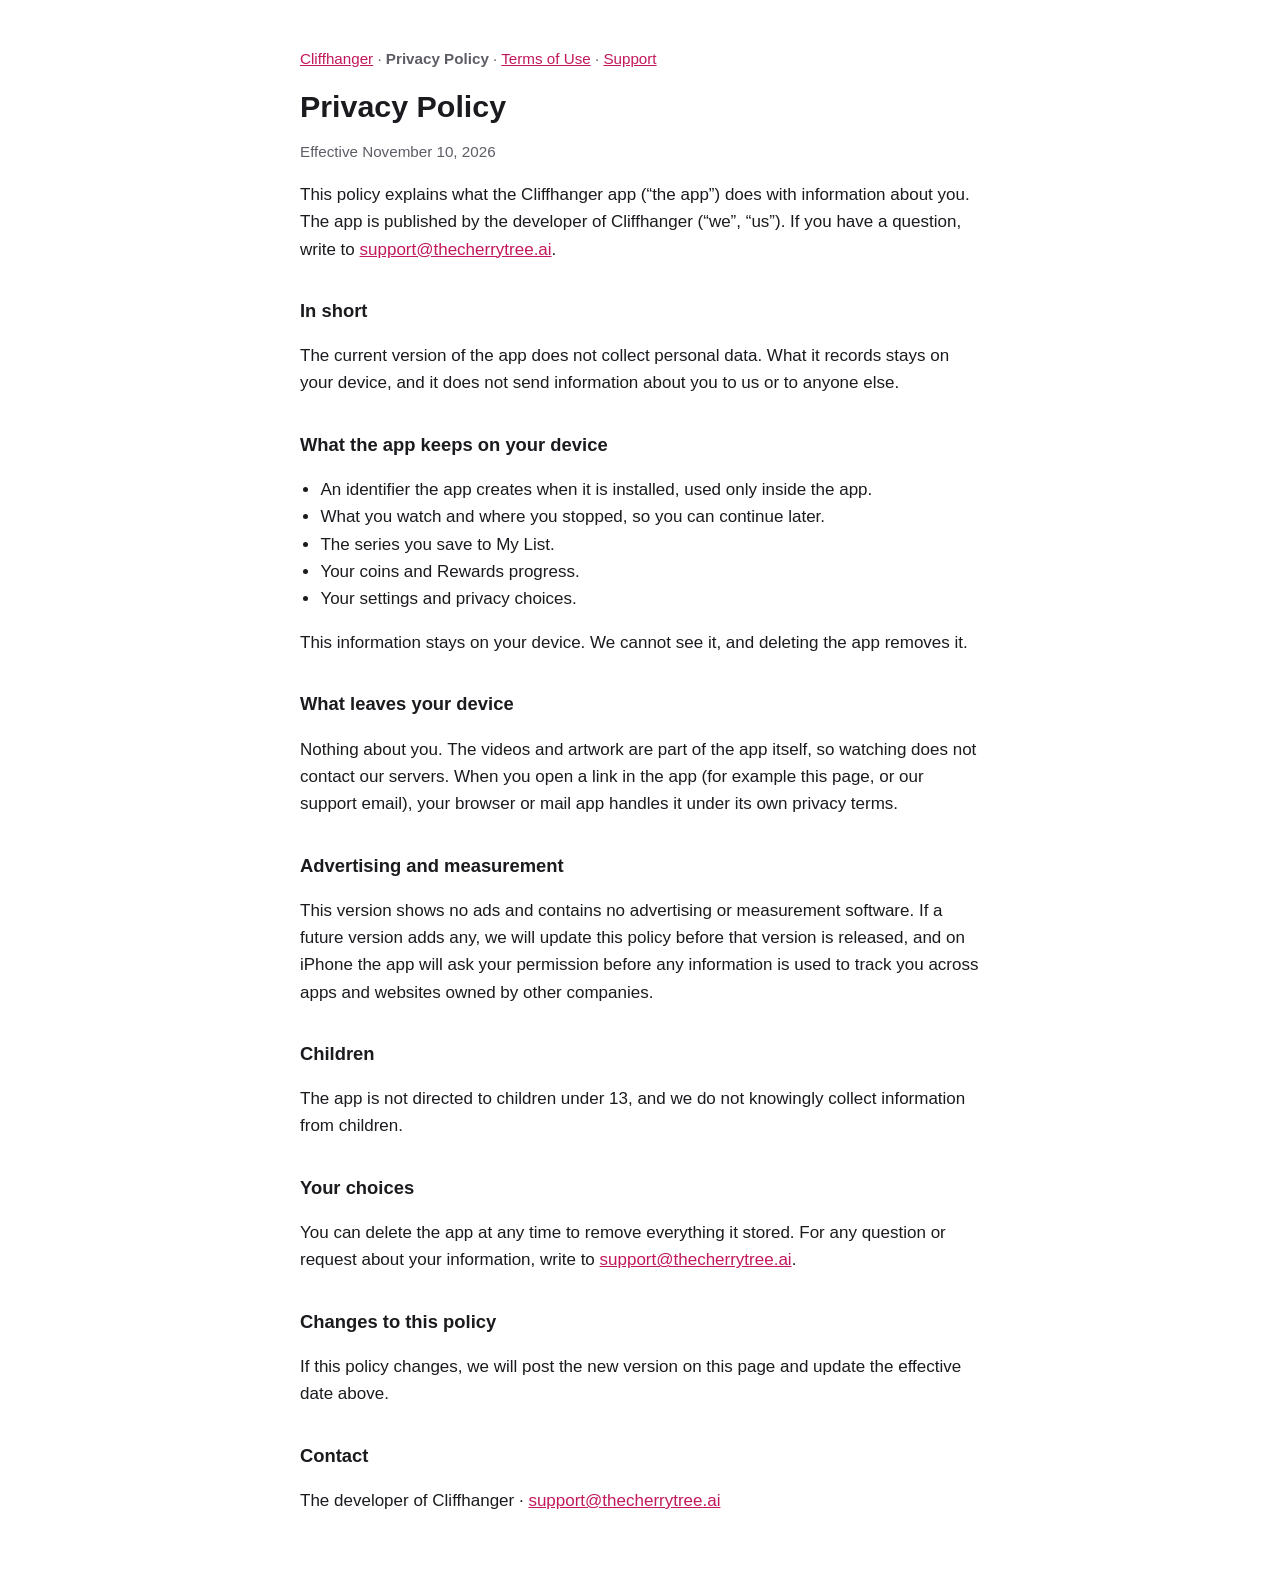
==== privacy.html @ 3c442019 "Privacy Policy, Terms of Use and Support pages for Cliffhanger Co-Authored-By: Claude Opus 5.5 <nore" ====
<!doctype html>
<html lang="en">
<head>
<meta charset="utf-8">
<meta name="viewport" content="width=device-width, initial-scale=1">
<title>Cliffhanger · Privacy Policy</title>
<link rel="stylesheet" href="style.css">
</head>
<body>
<main>
<p class="nav"><a href="./">Cliffhanger</a> · <strong>Privacy Policy</strong> · <a href="terms.html">Terms of Use</a> · <a href="support.html">Support</a></p>
<h1>Privacy Policy</h1>
<p class="meta">Effective November 10, 2026</p>

<p>This policy explains what the Cliffhanger app (“the app”) does with information about you. The app is published by the developer of Cliffhanger (“we”, “us”). If you have a question, write to <a href="mailto:support@thecherrytree.ai">support@thecherrytree.ai</a>.</p>

<h2>In short</h2>
<p>The current version of the app does not collect personal data. What it records stays on your device, and it does not send information about you to us or to anyone else.</p>

<h2>What the app keeps on your device</h2>
<ul>
<li>An identifier the app creates when it is installed, used only inside the app.</li>
<li>What you watch and where you stopped, so you can continue later.</li>
<li>The series you save to My List.</li>
<li>Your coins and Rewards progress.</li>
<li>Your settings and privacy choices.</li>
</ul>
<p>This information stays on your device. We cannot see it, and deleting the app removes it.</p>

<h2>What leaves your device</h2>
<p>Nothing about you. The videos and artwork are part of the app itself, so watching does not contact our servers. When you open a link in the app (for example this page, or our support email), your browser or mail app handles it under its own privacy terms.</p>

<h2>Advertising and measurement</h2>
<p>This version shows no ads and contains no advertising or measurement software. If a future version adds any, we will update this policy before that version is released, and on iPhone the app will ask your permission before any information is used to track you across apps and websites owned by other companies.</p>

<h2>Children</h2>
<p>The app is not directed to children under 13, and we do not knowingly collect information from children.</p>

<h2>Your choices</h2>
<p>You can delete the app at any time to remove everything it stored. For any question or request about your information, write to <a href="mailto:support@thecherrytree.ai">support@thecherrytree.ai</a>.</p>

<h2>Changes to this policy</h2>
<p>If this policy changes, we will post the new version on this page and update the effective date above.</p>

<h2>Contact</h2>
<p>The developer of Cliffhanger · <a href="mailto:support@thecherrytree.ai">support@thecherrytree.ai</a></p>
</main>
</body>
</html>
---- style.css ----
:root {
  color-scheme: light dark;
  --text: #1b1b1f;
  --muted: #5d5d66;
  --link: #c2185b;
  --bg: #ffffff;
}
@media (prefers-color-scheme: dark) {
  :root {
    --text: #ececf1;
    --muted: #a3a3ad;
    --link: #ff6fa3;
    --bg: #0a0a0f;
  }
}
body {
  margin: 0;
  background: var(--bg);
  color: var(--text);
  font: 17px/1.6 -apple-system, BlinkMacSystemFont, "Segoe UI", Roboto, Helvetica, Arial, sans-serif;
}
main {
  max-width: 680px;
  margin: 0 auto;
  padding: 32px 16px 64px;
}
h1 { font-size: 1.9rem; line-height: 1.25; margin: 0.4em 0 0.2em; }
h2 { font-size: 1.15rem; margin: 1.8em 0 0.4em; }
a { color: var(--link); }
.meta, .nav { color: var(--muted); font-size: 0.95rem; }
ul { padding-left: 1.2em; }
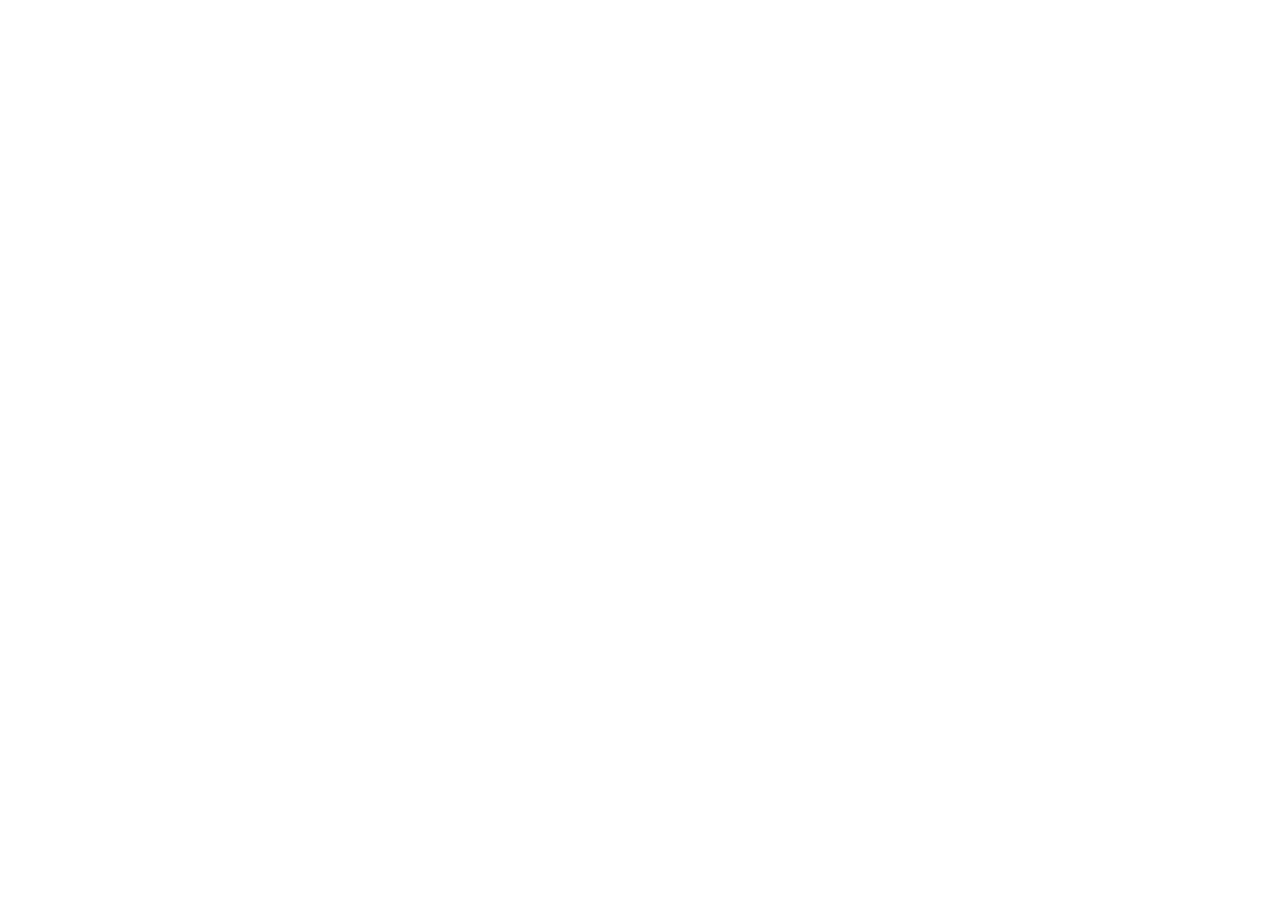
==== commit 0968f9a6: "Point the old pages to the new Cliffhanger site The Privacy Policy, Terms of Use and support page no" ====
--- a/privacy.html
+++ b/privacy.html
@@ -3,47 +3,17 @@
 <head>
 <meta charset="utf-8">
 <meta name="viewport" content="width=device-width, initial-scale=1">
-<title>Cliffhanger · Privacy Policy</title>
+<meta name="robots" content="noindex">
+<link rel="canonical" href="https://cliffhanger.thecherrytree.ai/privacy">
+<meta http-equiv="refresh" content="0; url=https://cliffhanger.thecherrytree.ai/privacy">
+<title>Cliffhanger · Privacy Policy (moved)</title>
 <link rel="stylesheet" href="style.css">
 </head>
 <body>
 <main>
-<p class="nav"><a href="./">Cliffhanger</a> · <strong>Privacy Policy</strong> · <a href="terms.html">Terms of Use</a> · <a href="support.html">Support</a></p>
-<h1>Privacy Policy</h1>
-<p class="meta">Effective November 10, 2026</p>
-
-<p>This policy explains what the Cliffhanger app (“the app”) does with information about you. The app is published by the developer of Cliffhanger (“we”, “us”). If you have a question, write to <a href="mailto:support@thecherrytree.ai">support@thecherrytree.ai</a>.</p>
-
-<h2>In short</h2>
-<p>The current version of the app does not collect personal data. What it records stays on your device, and it does not send information about you to us or to anyone else.</p>
-
-<h2>What the app keeps on your device</h2>
-<ul>
-<li>An identifier the app creates when it is installed, used only inside the app.</li>
-<li>What you watch and where you stopped, so you can continue later.</li>
-<li>The series you save to My List.</li>
-<li>Your coins and Rewards progress.</li>
-<li>Your settings and privacy choices.</li>
-</ul>
-<p>This information stays on your device. We cannot see it, and deleting the app removes it.</p>
-
-<h2>What leaves your device</h2>
-<p>Nothing about you. The videos and artwork are part of the app itself, so watching does not contact our servers. When you open a link in the app (for example this page, or our support email), your browser or mail app handles it under its own privacy terms.</p>
-
-<h2>Advertising and measurement</h2>
-<p>This version shows no ads and contains no advertising or measurement software. If a future version adds any, we will update this policy before that version is released, and on iPhone the app will ask your permission before any information is used to track you across apps and websites owned by other companies.</p>
-
-<h2>Children</h2>
-<p>The app is not directed to children under 13, and we do not knowingly collect information from children.</p>
-
-<h2>Your choices</h2>
-<p>You can delete the app at any time to remove everything it stored. For any question or request about your information, write to <a href="mailto:support@thecherrytree.ai">support@thecherrytree.ai</a>.</p>
-
-<h2>Changes to this policy</h2>
-<p>If this policy changes, we will post the new version on this page and update the effective date above.</p>
-
-<h2>Contact</h2>
-<p>The developer of Cliffhanger · <a href="mailto:support@thecherrytree.ai">support@thecherrytree.ai</a></p>
+<h1>This page has moved</h1>
+<p>The current Cliffhanger Privacy Policy is at
+<a href="https://cliffhanger.thecherrytree.ai/privacy">cliffhanger.thecherrytree.ai/privacy</a>.</p>
 </main>
 </body>
 </html>
